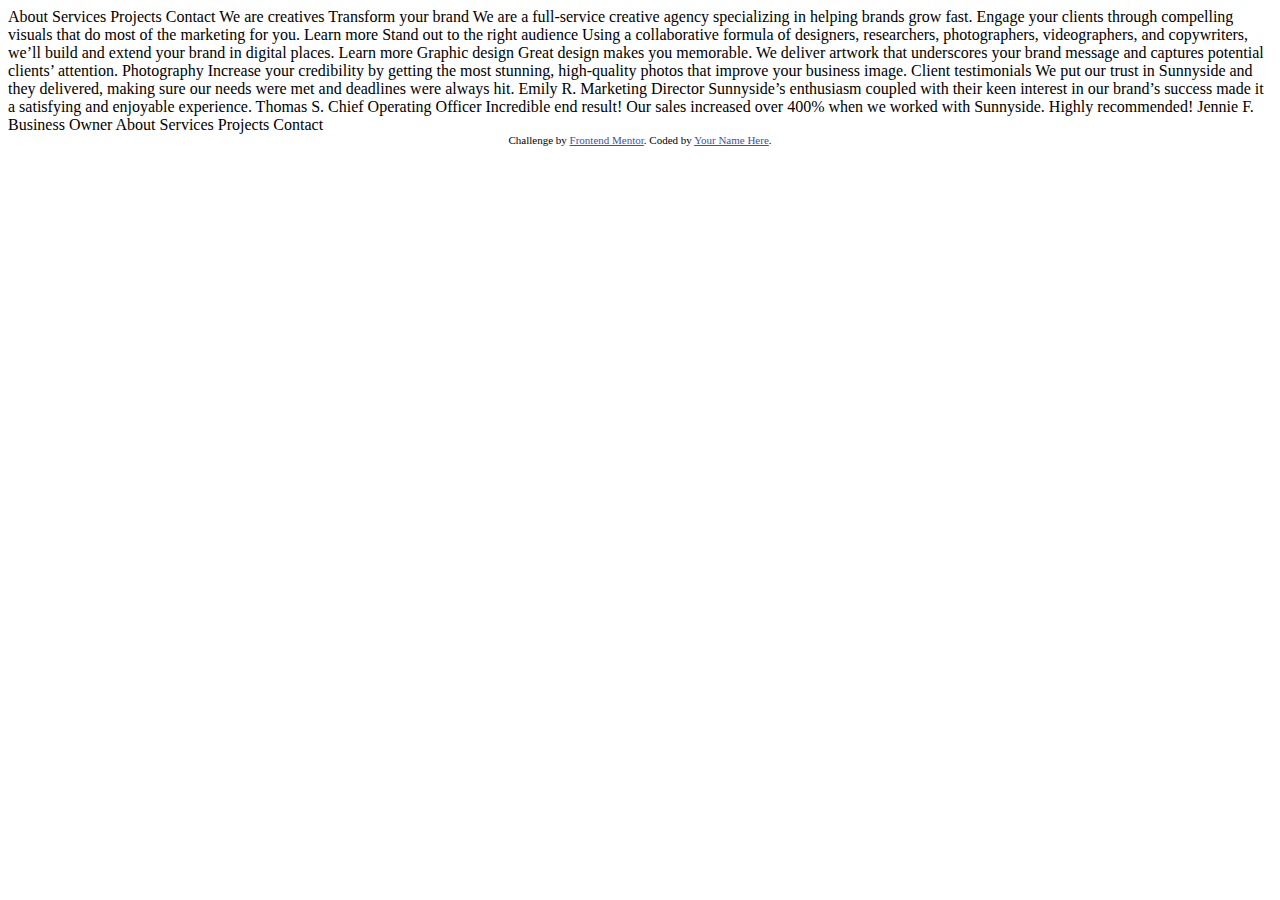
==== index.html @ 3f98879a "my project" ====
<!DOCTYPE html>
<html lang="en">
<head>
  <meta charset="UTF-8">
  <meta name="viewport" content="width=device-width, initial-scale=1.0"> <!-- displays site properly based on user's device -->

  <link rel="icon" type="image/png" sizes="32x32" href="./images/favicon-32x32.png">
  
  <title>Frontend Mentor | Sunnyside agency landing page</title>

  <!-- Feel free to remove these styles or customise in your own stylesheet 👍 -->
  <style>
    .attribution { font-size: 11px; text-align: center; }
    .attribution a { color: hsl(228, 45%, 44%); }
  </style>
</head>
<body>
  About
  Services
  Projects
  Contact

  We are creatives

  Transform your brand

  We are a full-service creative agency specializing in helping brands grow fast. 
  Engage your clients through compelling visuals that do most of the marketing for you.

  Learn more

  Stand out to the right audience

  Using a collaborative formula of designers, researchers, photographers, videographers, and copywriters, we’ll build and extend your brand in digital places. 

  Learn more

  Graphic design
  Great design makes you memorable. We deliver artwork that underscores your brand message and captures potential clients’ attention.

  Photography
  Increase your credibility by getting the most stunning, high-quality photos that improve your business image.

  Client testimonials

  We put our trust in Sunnyside and they delivered, making sure our needs were met and deadlines were always hit.
  Emily R.
  Marketing Director

  Sunnyside’s enthusiasm coupled with their keen interest in our brand’s success made it a satisfying and enjoyable experience.
  Thomas S.
  Chief Operating Officer

  Incredible end result! Our sales increased over 400% when we worked with Sunnyside. Highly recommended!
  Jennie F.
  Business Owner

  About
  Services
  Projects
  Contact

  <div class="attribution">
    Challenge by <a href="https://www.frontendmentor.io?ref=challenge" target="_blank">Frontend Mentor</a>. 
    Coded by <a href="#">Your Name Here</a>.
  </div>
</body>
</html>
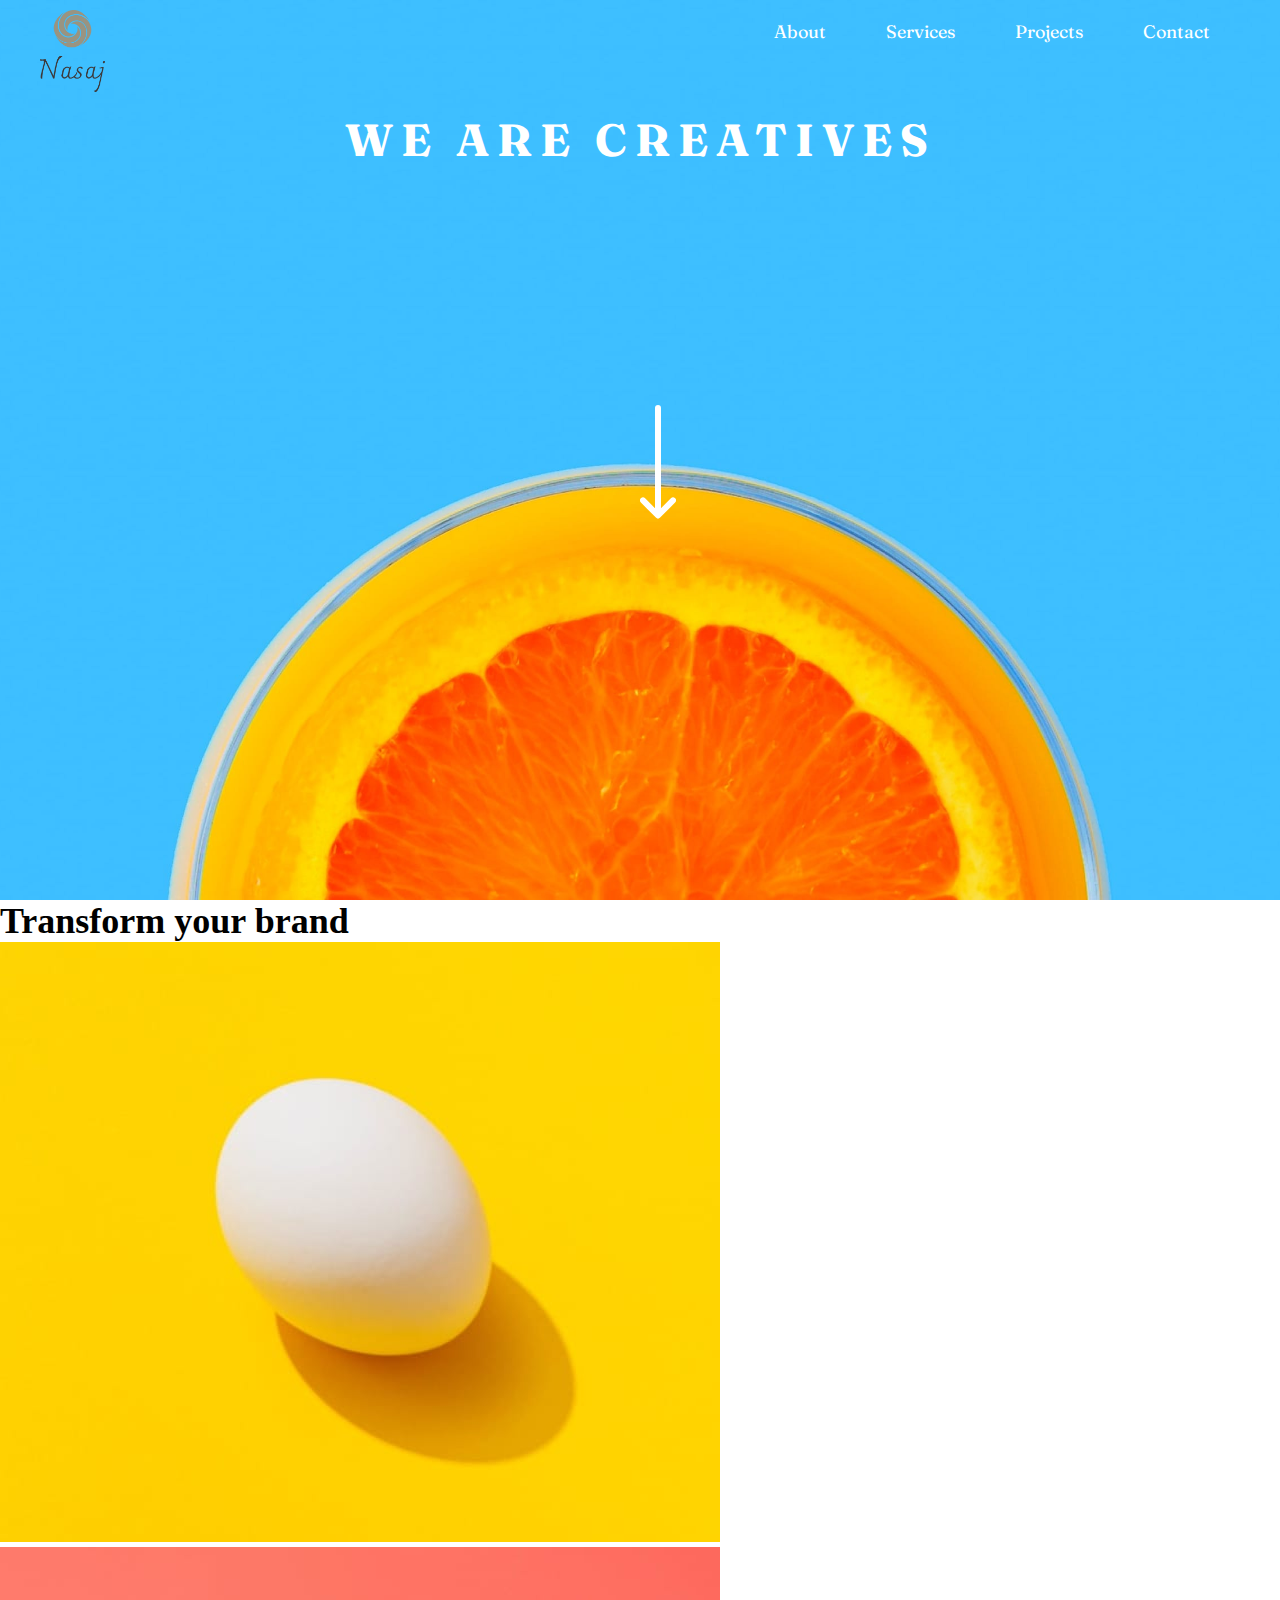
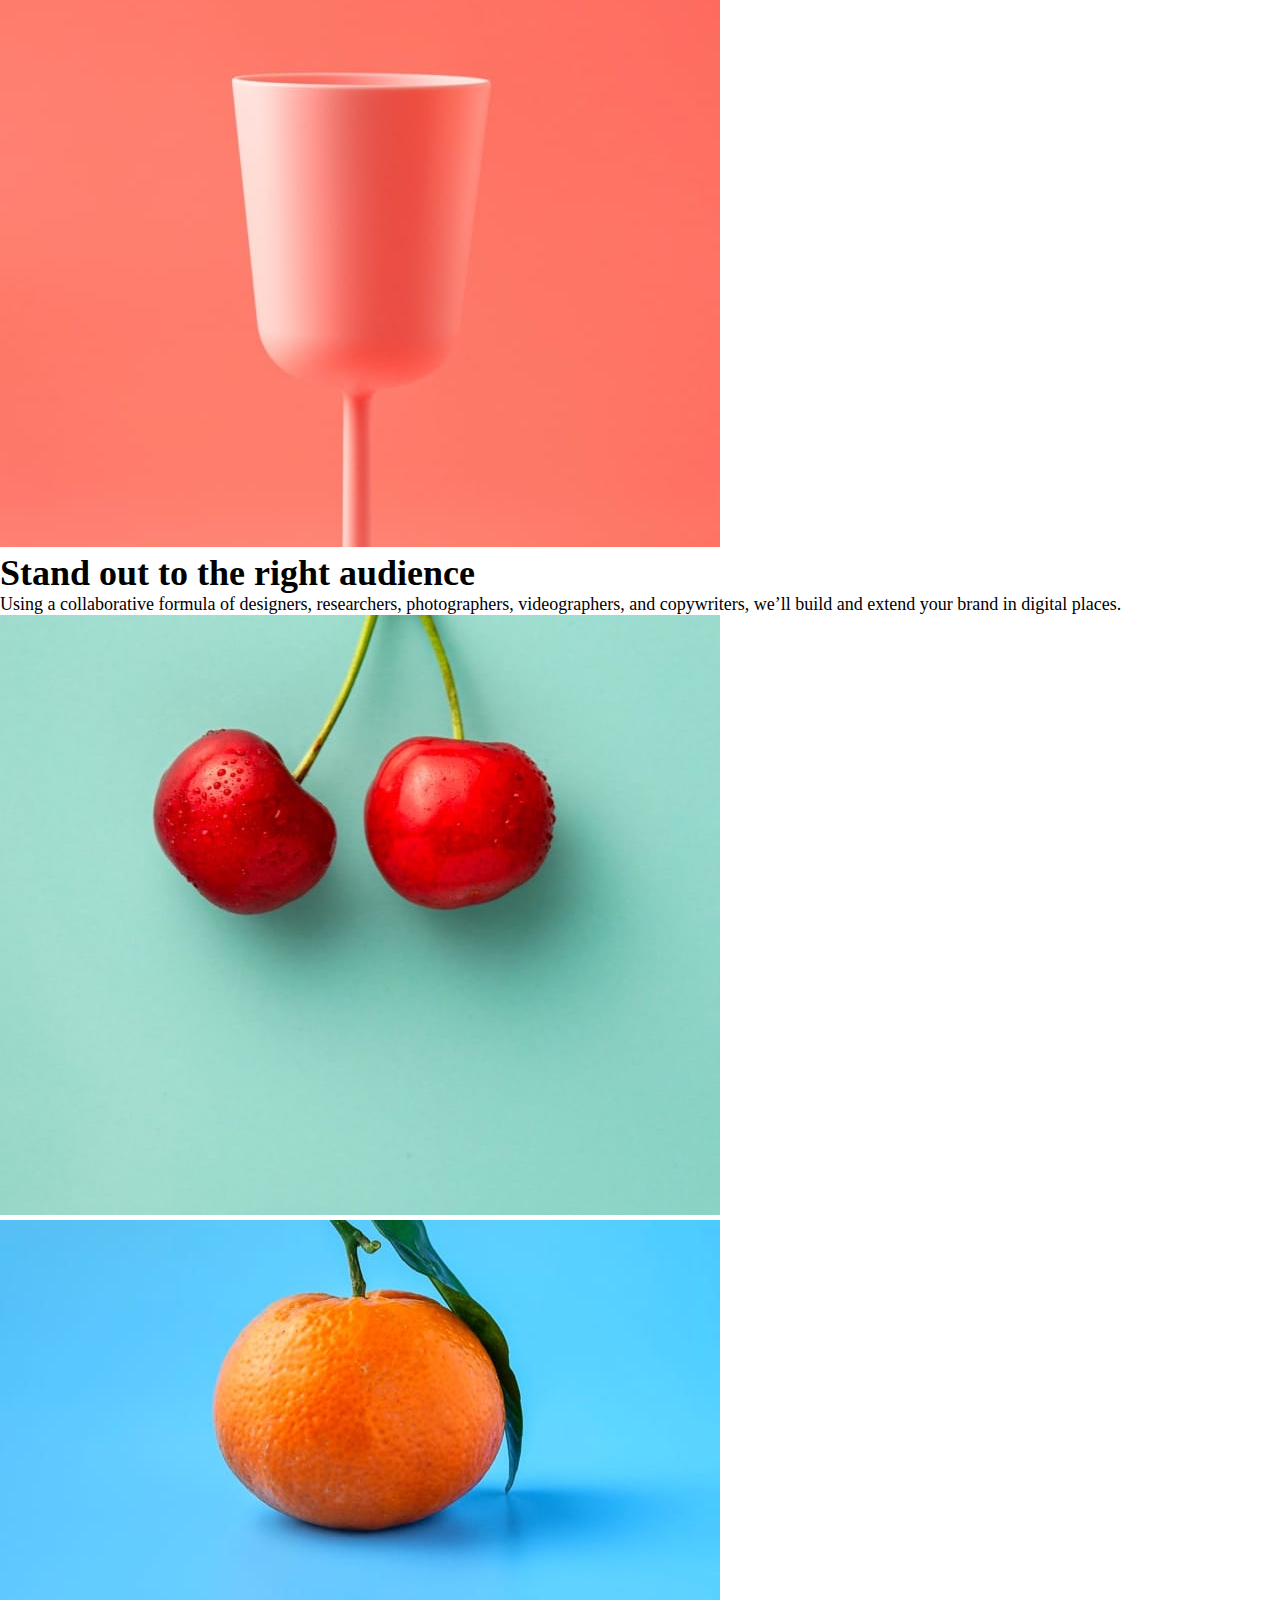
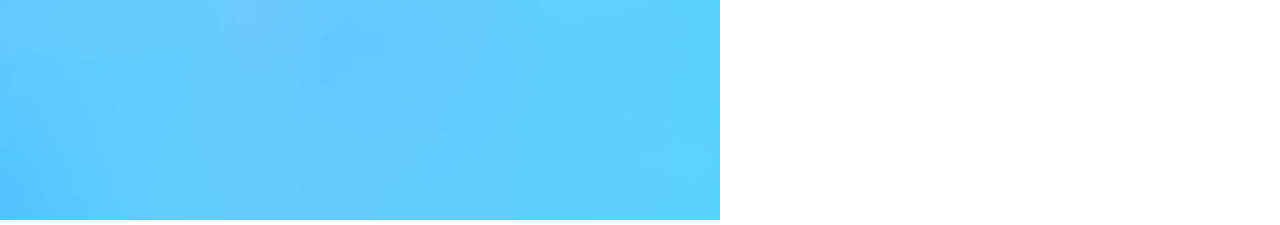
==== commit 3e1b440c: "code" ====
--- a/index.html
+++ b/index.html
@@ -7,7 +7,7 @@
   <link rel="icon" type="image/png" sizes="32x32" href="./images/favicon-32x32.png">
   
   <title>Frontend Mentor | Sunnyside agency landing page</title>
-
+  <link rel="stylesheet" href="styles.css">
   <!-- Feel free to remove these styles or customise in your own stylesheet 👍 -->
   <style>
     .attribution { font-size: 11px; text-align: center; }
@@ -15,7 +15,45 @@
   </style>
 </head>
 <body>
-  About
+  <header>
+    <nav>
+      <img class="logo" src="./images/Logo.png" alt="logo">
+      <ul>
+        <li><a href="#">About</a></li>
+        <li><a href="#">Services</a></li>
+        <li><a href="#">Projects</a></li>
+        <li><a href="#">Contact</a></li>
+      </ul>
+    </nav>
+    <h1 class="header-title">We are creatives</h1>
+    <img class="arrow" src="./images/icon-arrow-down.svg" alt="arrow">
+  </header>
+
+  <main>
+    <section class="cards">
+      <div class="card-1">
+        <h1>Transform your brand</h1>
+
+      </div>
+      <div class="card-2">
+        <img src="./images/desktop/image-transform.jpg" alt="" srcset="">
+      </div>
+      <div class="card-3">
+        <img src="./images/desktop/image-stand-out.jpg" alt="" srcset="">
+      </div>
+      <div class="card-4">
+        <h1>Stand out to the right audience</h1>
+        <p>  Using a collaborative formula of designers, researchers, photographers, videographers, and copywriters, we’ll build and extend your brand in digital places. </p>
+      </div>
+      <div class="card-5">
+        <img src="./images/desktop/image-graphic-design.jpg" alt="" srcset="">
+      </div>
+      <div class="card-6">
+        <img src="./images/desktop/image-photography.jpg" alt="" srcset="">
+      </div>
+    </section>
+  </main>
+  <!-- About
   Services
   Projects
   Contact
@@ -58,11 +96,11 @@
   About
   Services
   Projects
-  Contact
+  Contact -->
 
-  <div class="attribution">
+  <!-- <div class="attribution">
     Challenge by <a href="https://www.frontendmentor.io?ref=challenge" target="_blank">Frontend Mentor</a>. 
     Coded by <a href="#">Your Name Here</a>.
-  </div>
+  </div> -->
 </body>
 </html>--- a/styles.css
+++ b/styles.css
@@ -0,0 +1,100 @@
+@import url('https://fonts.googleapis.com/css2?family=Barlow:wght@600&display=swap');
+
+@import url('https://fonts.googleapis.com/css2?family=Barlow:wght@600&family=Fraunces:opsz,wght@9..144,400;9..144,900&display=swap');
+
+
+* {
+    margin: 0;
+    padding: 0;
+}
+
+body {
+    width: 100%;
+    font-size: 18px;
+
+}
+
+header {
+    background-image: url(./images/desktop/image-header.jpg);
+    background-position: center;
+    background-size: cover;
+    width: 100%;
+    height: 100vh;
+}
+
+nav {
+    display: flex;
+    justify-content: space-between;
+    padding: 10px 40px;
+}
+
+ul ,li {
+    display: flex;
+    
+}
+
+.logo {
+    width: 65px;
+}
+
+a {
+    padding:10px 30px;
+    text-decoration: none;
+    color: hsl(0, 0%, 100%);
+    font-family: 'Fraunces', serif;
+    font-weight: 400;
+    margin: 0;
+    height: 20px;
+}
+
+a:hover {
+    background-color: hsl(209, 66%, 65%);
+    border-radius: 25px;
+    text-transform: uppercase;
+    transition: ease-in-out 0.5s;
+}
+a:focus {
+    background-color: hsl(0, 0%, 100%);
+    border-radius: 25px;
+    color: hsl(198, 62%, 26%);
+    text-transform: uppercase;
+}
+
+.header-title {
+    font-family: 'Fraunces', serif;
+    font-weight: 700;
+    font-size: 2.5em;
+    text-transform: uppercase;
+    color: hsl(0, 0%, 100%);
+    text-align: center;
+    letter-spacing: 8px;
+    margin-top: 10px;
+}
+
+.arrow {
+    position: absolute;
+    left: 50%;
+    top: 45%;
+}
+
+main {
+    width: 100%;
+    height: auto;
+}
+
+.cards {
+    
+    display: grid;
+    /* grid-template-columns: auto auto; */
+}
+
+
+
+
+
+
+
+
+
+
+
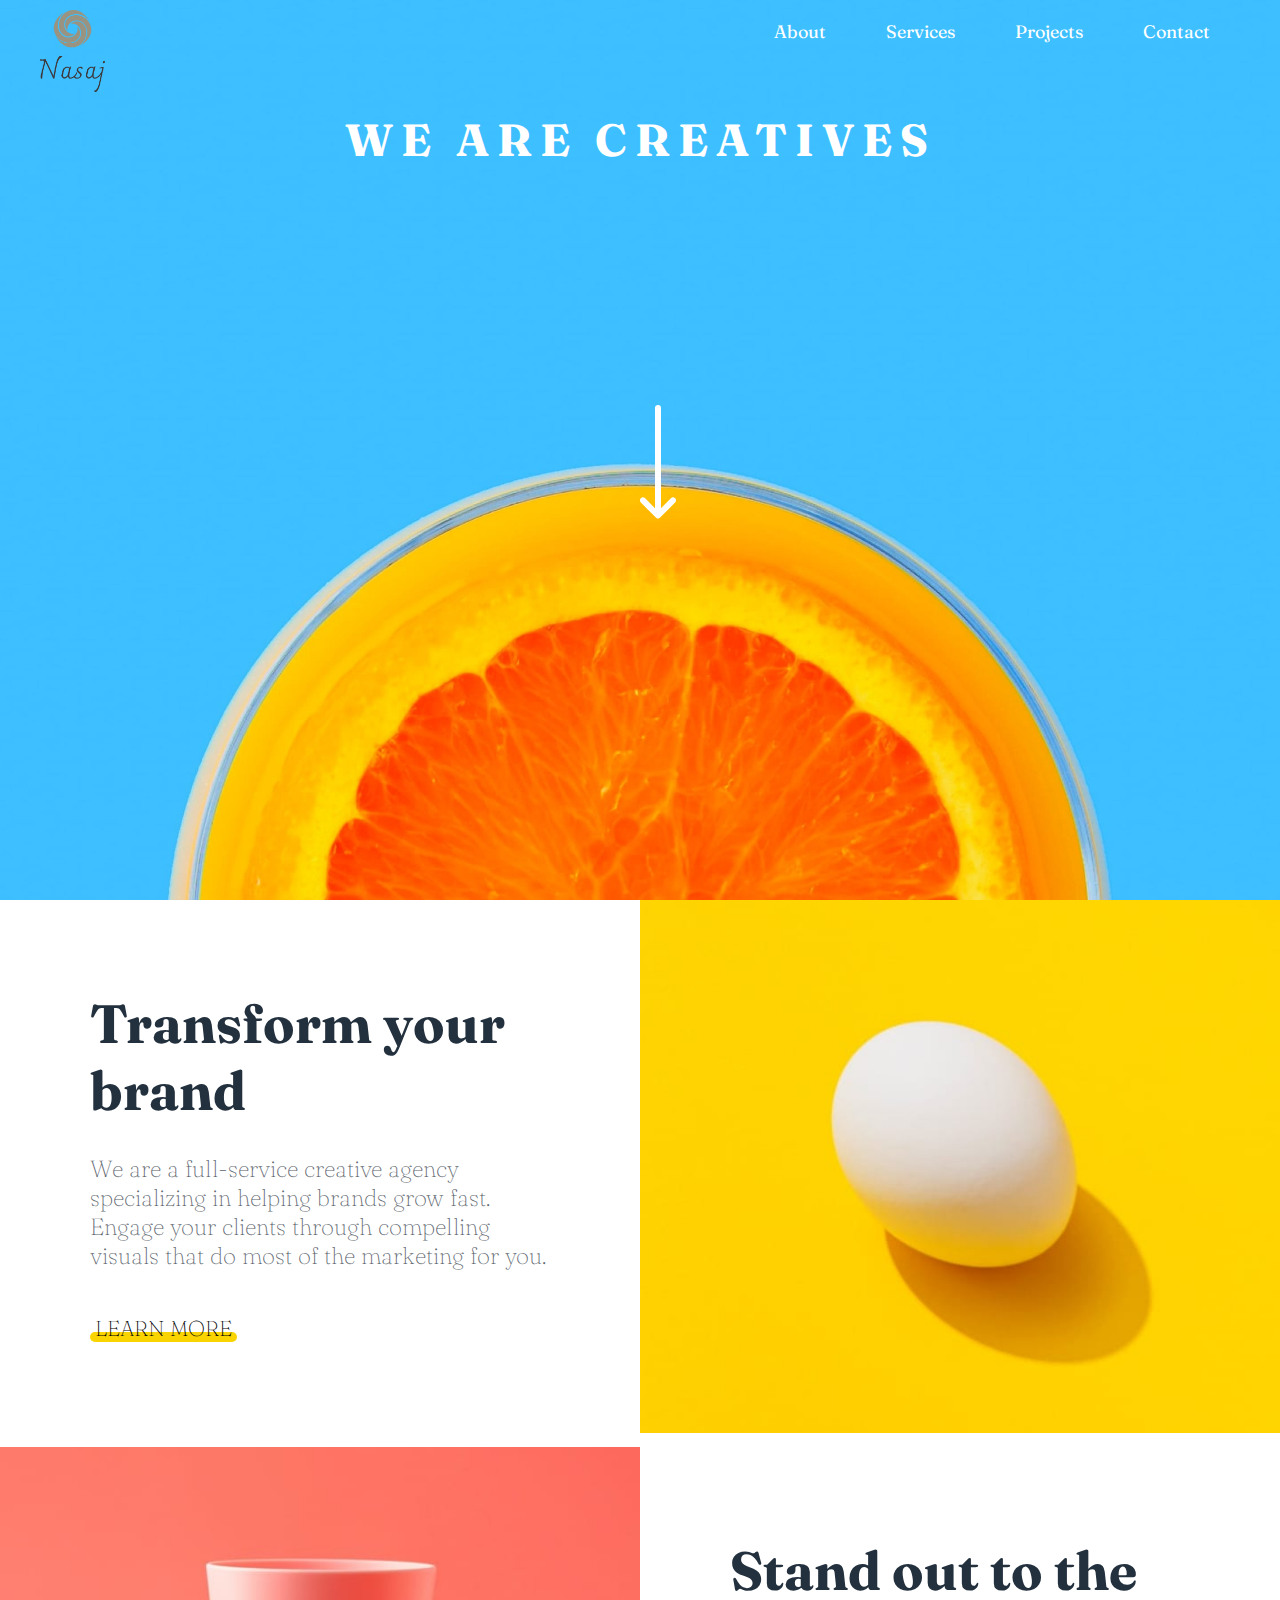
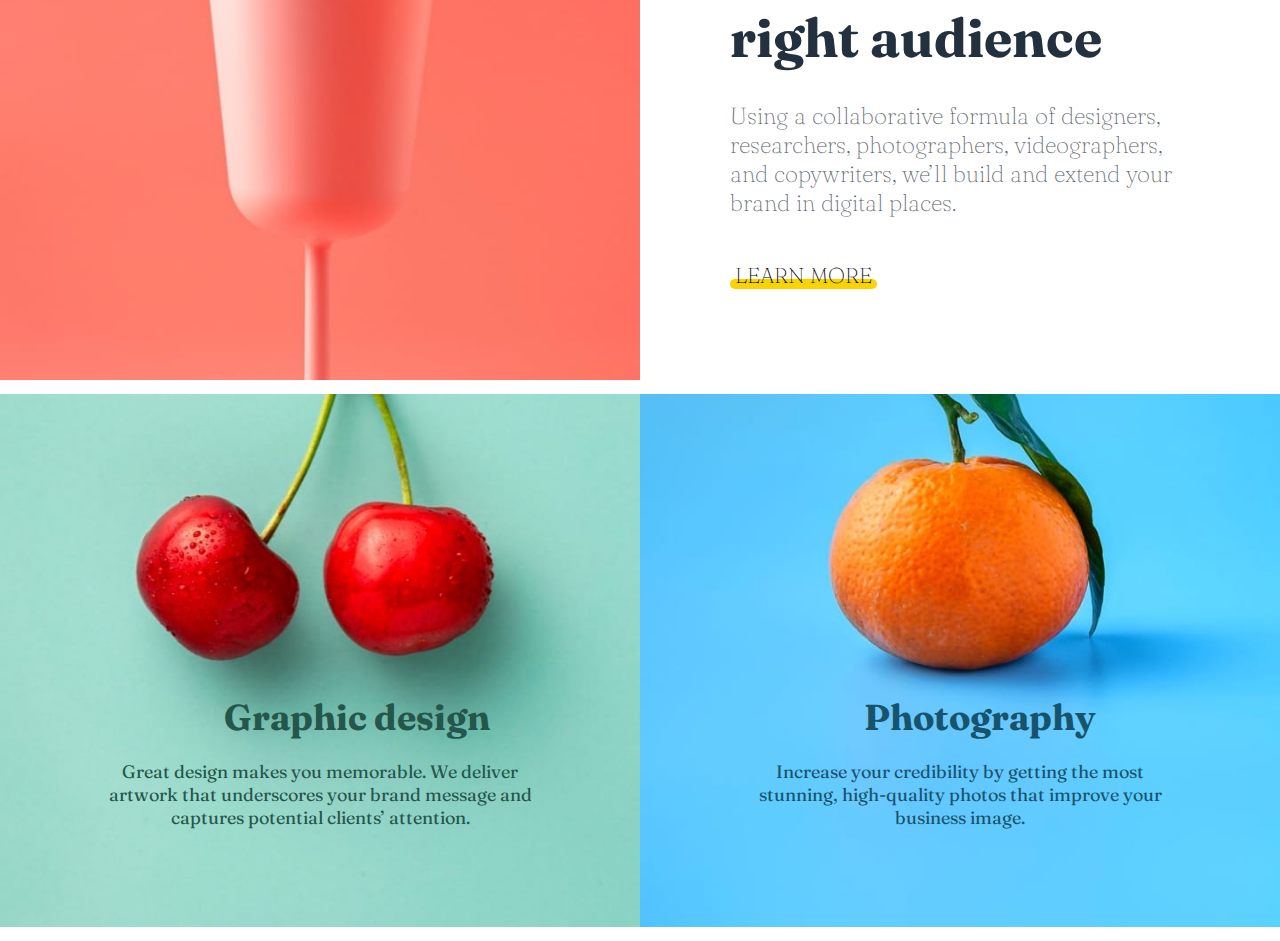
==== commit ef14c640: "update" ====
--- a/index.html
+++ b/index.html
@@ -19,10 +19,10 @@
     <nav>
       <img class="logo" src="./images/Logo.png" alt="logo">
       <ul>
-        <li><a href="#">About</a></li>
-        <li><a href="#">Services</a></li>
-        <li><a href="#">Projects</a></li>
-        <li><a href="#">Contact</a></li>
+        <li><a class="item" href="#">About</a></li>
+        <li><a class="item" href="#">Services</a></li>
+        <li><a class="item" href="#">Projects</a></li>
+        <li><a class="item" href="#">Contact</a></li>
       </ul>
     </nav>
     <h1 class="header-title">We are creatives</h1>
@@ -32,24 +32,33 @@
   <main>
     <section class="cards">
       <div class="card-1">
-        <h1>Transform your brand</h1>
-
+          <h1 class="box-title">Transform your brand</h1>
+          <p class="box-p">
+            We are a full-service creative agency specializing in helping brands grow fast. 
+            Engage your clients through compelling visuals that do most of the marketing for you.
+          </p>
+          <button class="btn">learn more</button>
       </div>
       <div class="card-2">
-        <img src="./images/desktop/image-transform.jpg" alt="" srcset="">
+        <img class="card-img" src="./images/desktop/image-transform.jpg" alt="" srcset="">
       </div>
       <div class="card-3">
-        <img src="./images/desktop/image-stand-out.jpg" alt="" srcset="">
+        <img class="card-img" src="./images/desktop/image-stand-out.jpg" alt="" srcset="">
       </div>
-      <div class="card-4">
-        <h1>Stand out to the right audience</h1>
-        <p>  Using a collaborative formula of designers, researchers, photographers, videographers, and copywriters, we’ll build and extend your brand in digital places. </p>
+      <div class="card-4 card-1">
+        <h1 class="box-title">Stand out to the right audience</h1>
+        <p class="box-p">  Using a collaborative formula of designers, researchers, photographers, videographers, and copywriters, we’ll build and extend your brand in digital places. </p>
+        <button class="btn">learn more</button>
       </div>
       <div class="card-5">
-        <img src="./images/desktop/image-graphic-design.jpg" alt="" srcset="">
+        <h1 class="card-title">Graphic design</h1>
+        <p class="card-text">Great design makes you memorable. We deliver artwork that underscores your brand message and captures potential clients’ attention.</p>
+        <img class="card-img" src="./images/desktop/image-graphic-design.jpg" alt="" srcset="">
       </div>
       <div class="card-6">
-        <img src="./images/desktop/image-photography.jpg" alt="" srcset="">
+        <h1 class="card-title">Photography</h1>
+        <p class="card-text">Increase your credibility by getting the most stunning, high-quality photos that improve your business image.</p>
+        <img class="card-img" src="./images/desktop/image-photography.jpg" alt="">
       </div>
     </section>
   </main>
--- a/styles.css
+++ b/styles.css
@@ -9,9 +9,9 @@
 }
 
 body {
-    width: 100%;
+    max-width: 1440px;
     font-size: 18px;
-
+    font-family: 'Fraunces', serif;
 }
 
 header {
@@ -37,7 +37,7 @@
     width: 65px;
 }
 
-a {
+.item {
     padding:10px 30px;
     text-decoration: none;
     color: hsl(0, 0%, 100%);
@@ -47,13 +47,13 @@
     height: 20px;
 }
 
-a:hover {
+.item:hover {
     background-color: hsl(209, 66%, 65%);
     border-radius: 25px;
     text-transform: uppercase;
     transition: ease-in-out 0.5s;
 }
-a:focus {
+.item:focus {
     background-color: hsl(0, 0%, 100%);
     border-radius: 25px;
     color: hsl(198, 62%, 26%);
@@ -77,24 +77,107 @@
     top: 45%;
 }
 
-main {
-    width: 100%;
-    height: auto;
+
+.cards {
+    max-width: 100%;
+    display: grid;
+    grid-template-columns: 1fr 1fr;
+    grid-template-rows: repeat(3, 1fr);
+    overflow: hidden;
 }
 
-.cards {
+
+.card-img{
+    width: 100%;
+}
+
+.card-1{
+    position: relative;
+    padding: 90px;
     
-    display: grid;
-    /* grid-template-columns: auto auto; */
+}
+
+.box-title {
+    font-family: 'Fraunces', serif;
+    font-weight: 700;
+    font-size: 3em;
+    margin-bottom: 30px;
+    color: hsl(212, 27%, 19%);
+    
+}
+
+.box-p{
+    font-family: 'Fraunces', serif;
+    font-weight: 100;
+    font-size: 1.3em;
+    margin-bottom: 30px;
+    color: hsl(213, 9%, 39%);
+    overflow: hidden;
+}
+
+.btn {
+    display: inline-block;
+    position: relative;
+    background-color: transparent;
+    border: none;
+    color: #000;
+    font-size: 1.2em;
+    padding: 15px 5px;
+    text-align: center;
+    text-transform: uppercase;
+    font-family: 'Fraunces', serif;
+    font-weight: 100;
+  }
+  
+.btn::after {
+    content: "";
+    position: absolute;
+    bottom: 15px;
+    left: 0;
+    right: 0;
+    height: 10px;
+    background-color: hsl(51, 100%, 49%);
+    border-radius: 25px;
+    z-index: -1;
+    cursor: pointer;
+  }
+
+.btn:hover {
+    
+}
+
+
+.card-5 {
+    position: relative;
+}
+
+.card-6 {
+    position: relative;
 }
 
 
 
+.card-title {
+    position: absolute;
+    top: 55%;
+    left: 35%;
+    color: hsl(198, 62%, 26%);
+}
+
+.card-text {
+    position: absolute;
+    top: 65%;
+    color: hsl(198, 62%, 26%);
+    text-align: center;
+    padding: 10px 100px;
+}
+
+.card-5  p ,.card-5 h1 {
+    color: hsl(167, 40%, 24%);
+}
+
+/* commends */
 
 
 
 
-
-
-
-
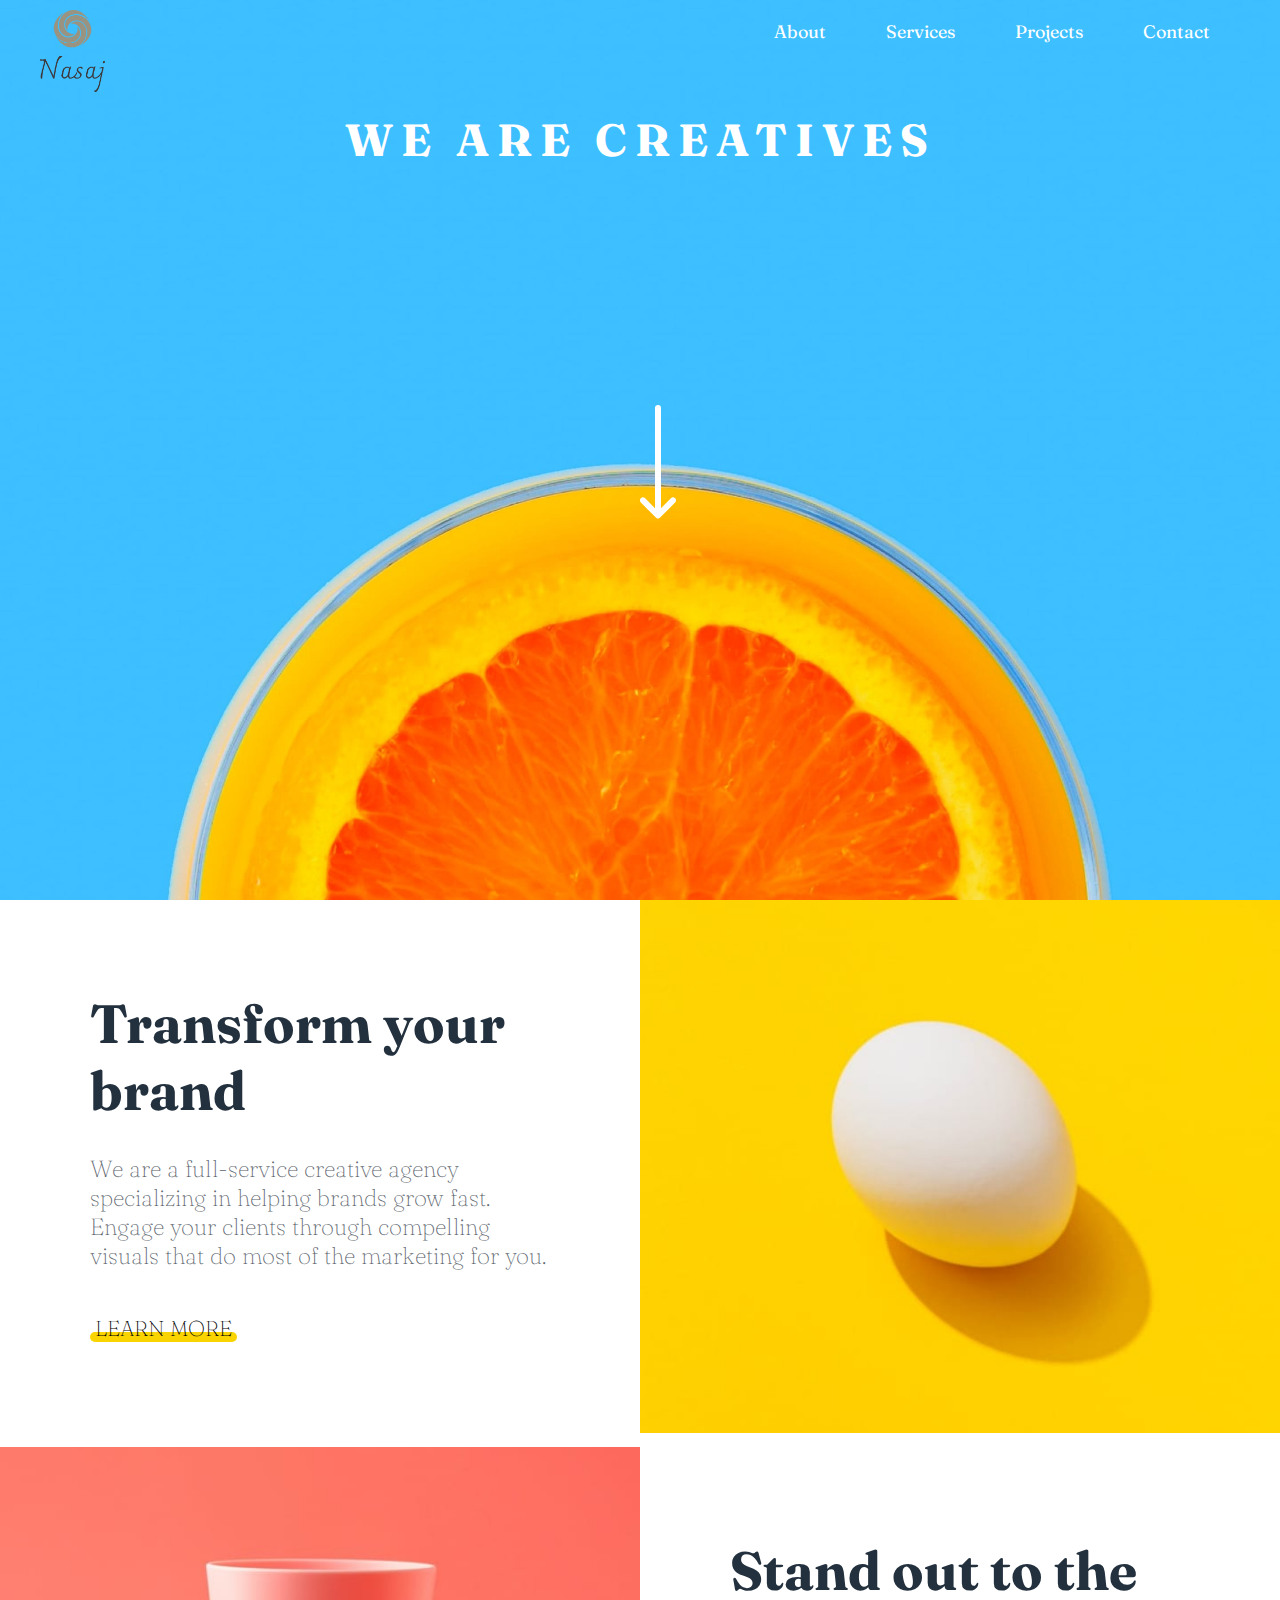
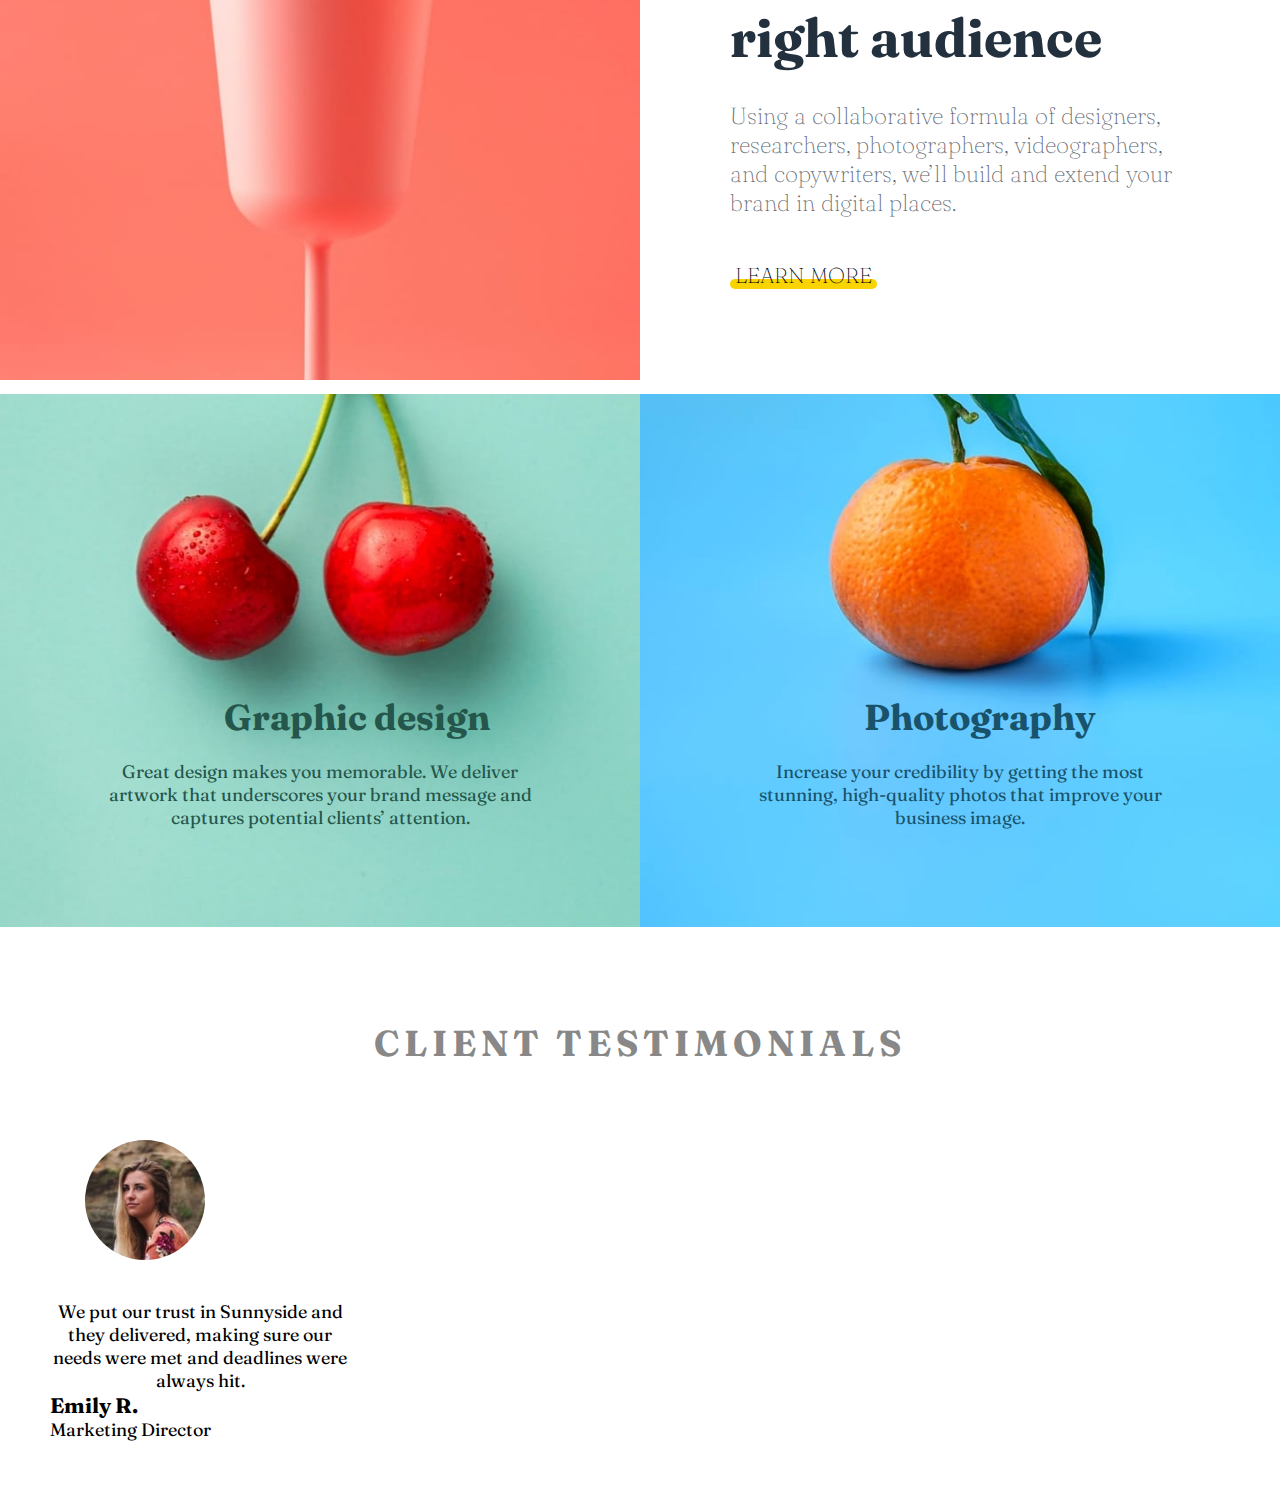
==== commit 13d31a8a: "update03" ====
--- a/index.html
+++ b/index.html
@@ -61,6 +61,15 @@
         <img class="card-img" src="./images/desktop/image-photography.jpg" alt="">
       </div>
     </section>
+    <section class="review">
+      <h1 class="review-title">Client testimonials</h1>
+      <div class="rev-card">
+        <img class="rev-img" src="./images/image-emily.jpg" alt="">
+        <p class="rev-text">We put our trust in Sunnyside and they delivered, making sure our needs were met and deadlines were always hit.</p>
+        <h3 class="rev-name">Emily R.</h3>
+        <span class="rev-span">Marketing Director</span>
+      </div>
+    </section>
   </main>
   <!-- About
   Services
--- a/styles.css
+++ b/styles.css
@@ -176,8 +176,41 @@
     color: hsl(167, 40%, 24%);
 }
 
-/* commends */
-
-
-
-
+/* review */
+
+.review {
+    padding: 50px;
+}
+
+.review-title {
+    text-align: center;
+    color: #888;
+    letter-spacing: 5px;
+    text-transform: uppercase;
+    margin-top: 30px;
+}
+
+.rev-card {
+    width: 300px;
+    margin-top: 40px;
+}
+
+.rev-img {
+    width: 120px;
+    border-radius: 50%;
+    padding: 35px;
+    text-align: center;
+}
+
+.rev-text {
+    
+    text-align: center;
+}
+
+.rev-name {
+
+}
+
+.rev-span {
+
+}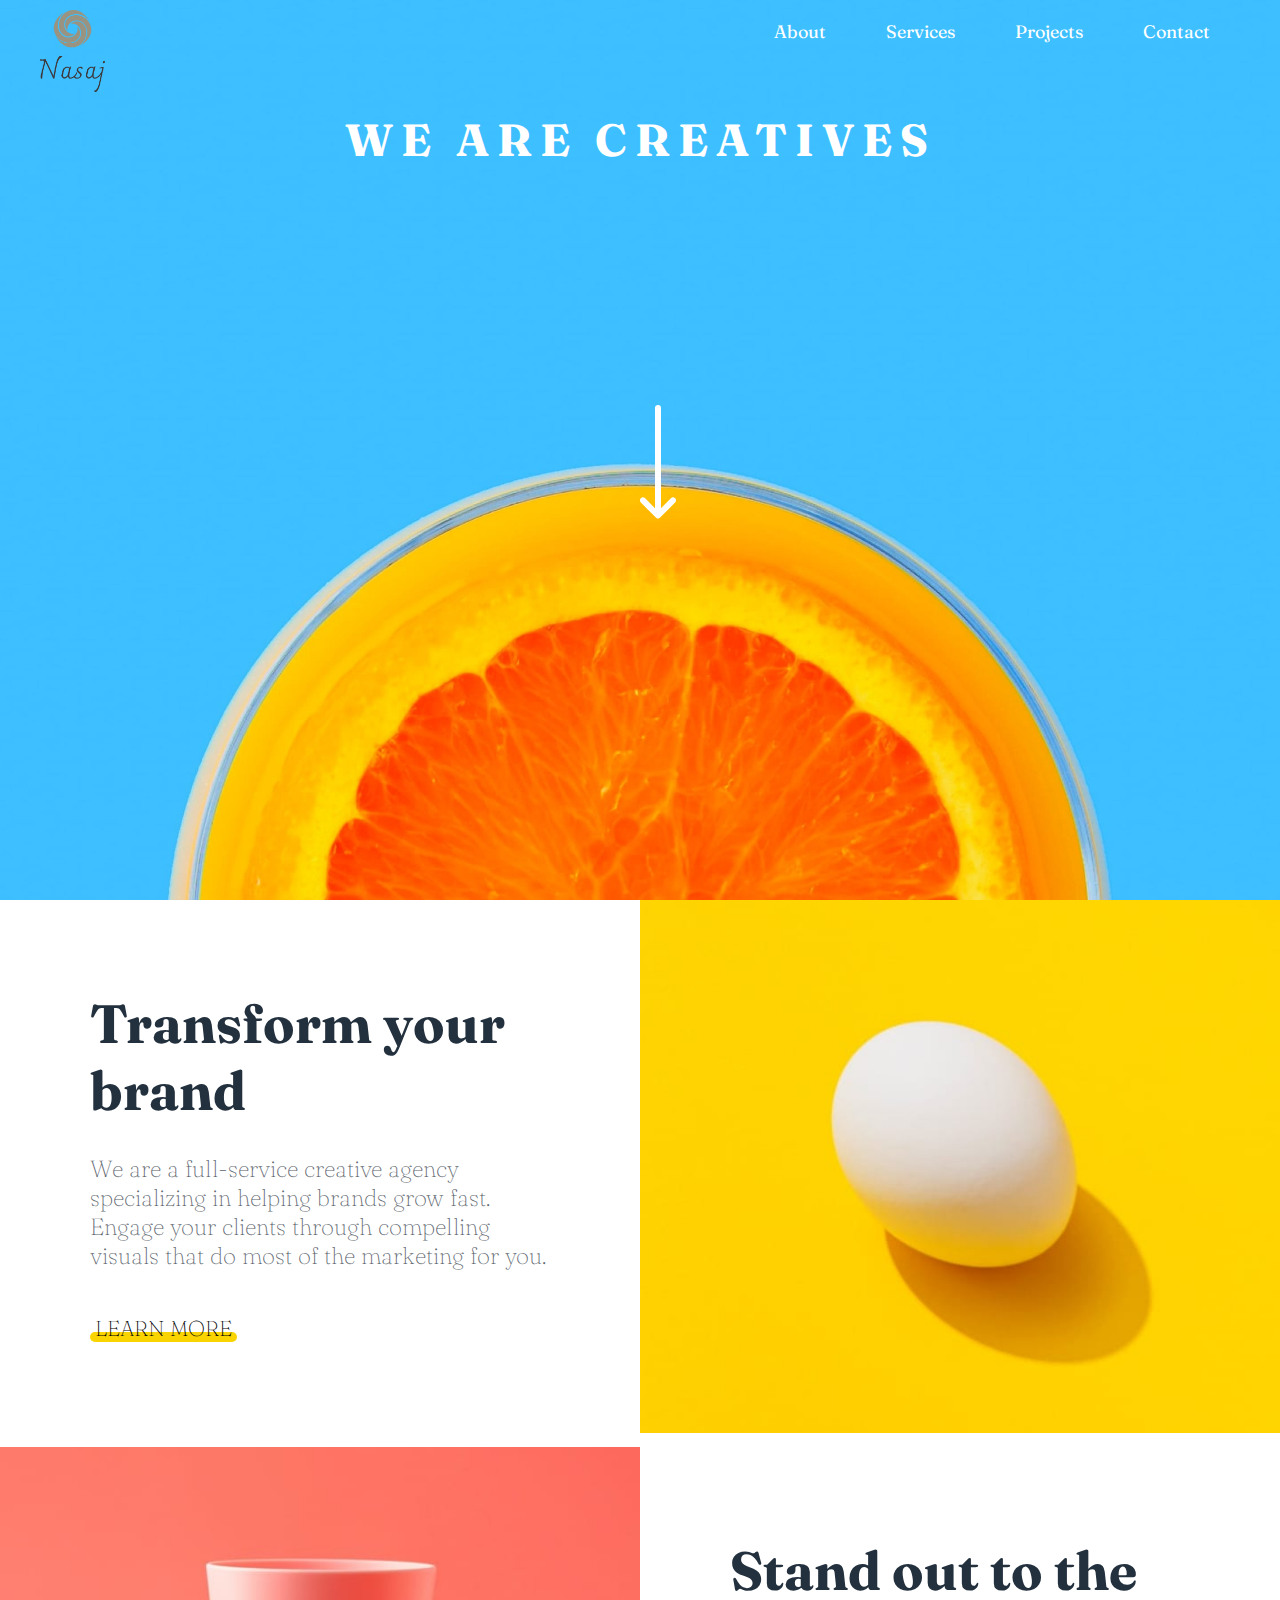
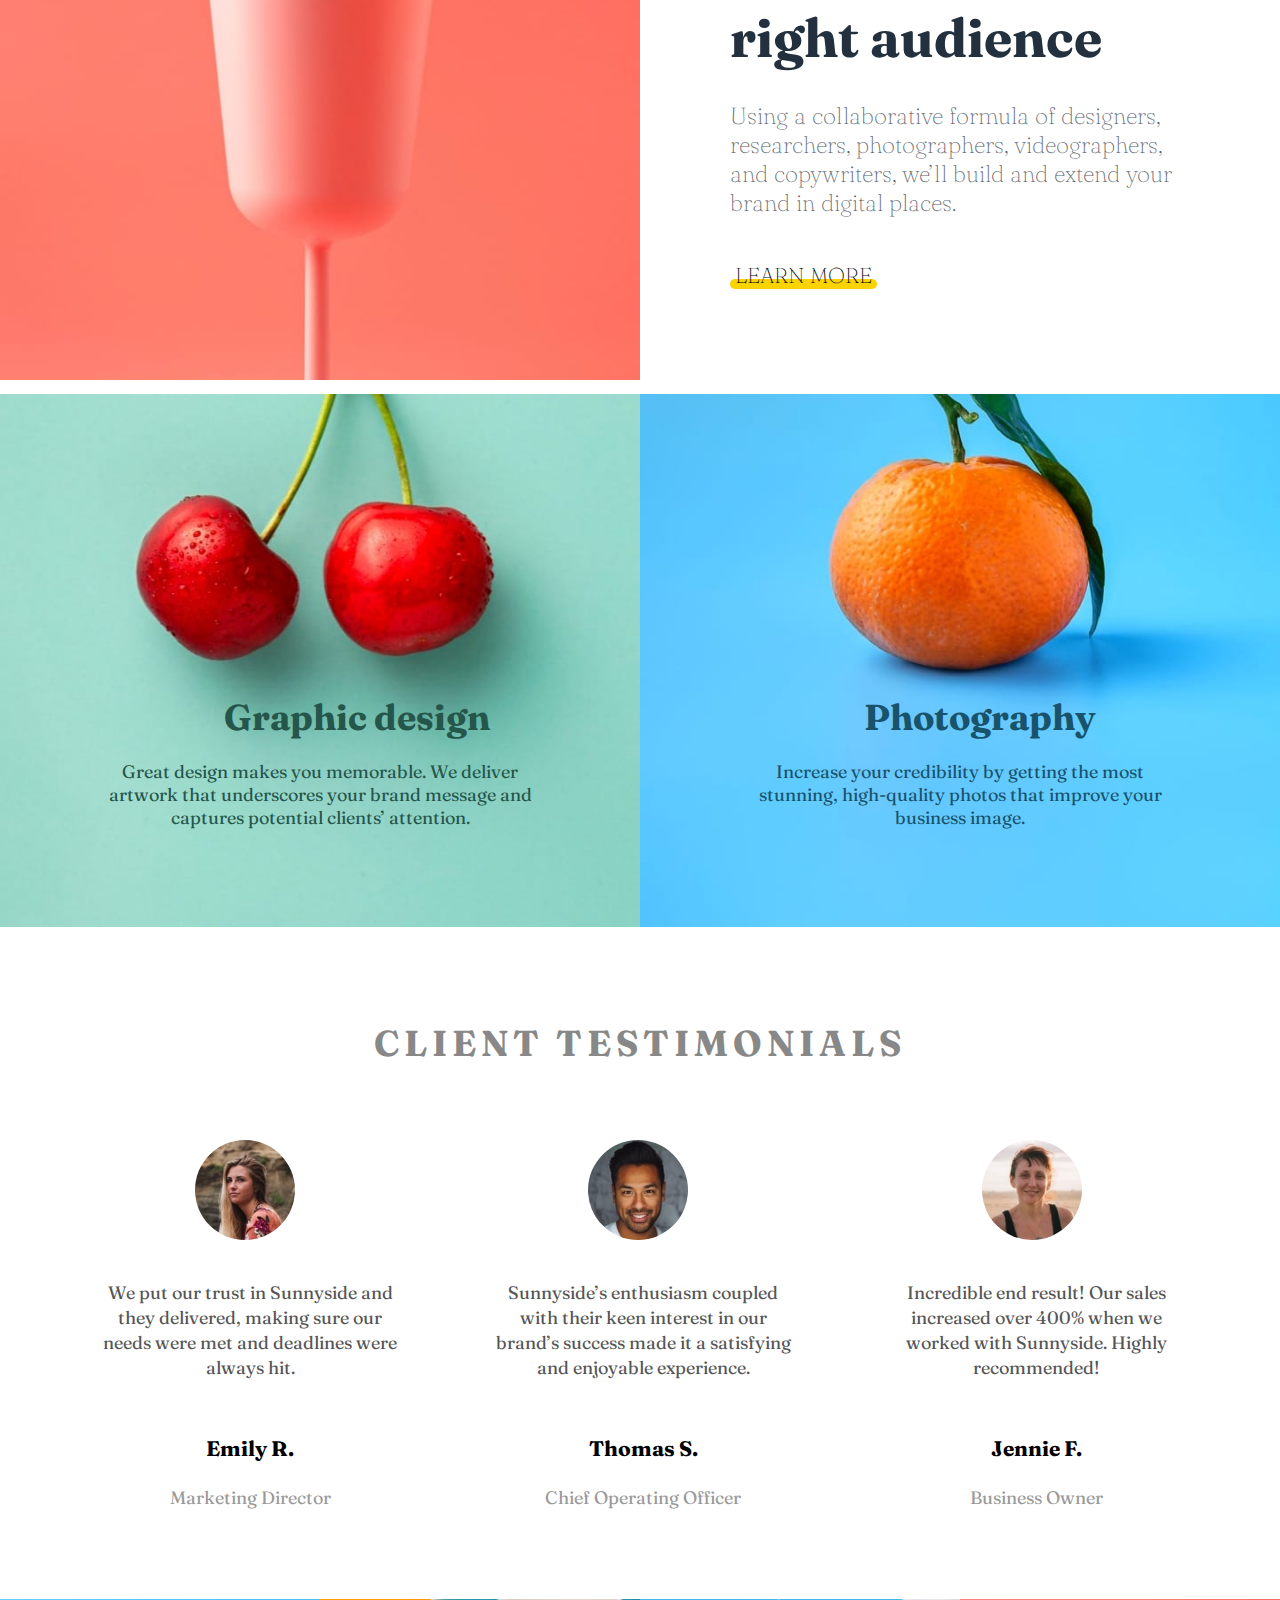
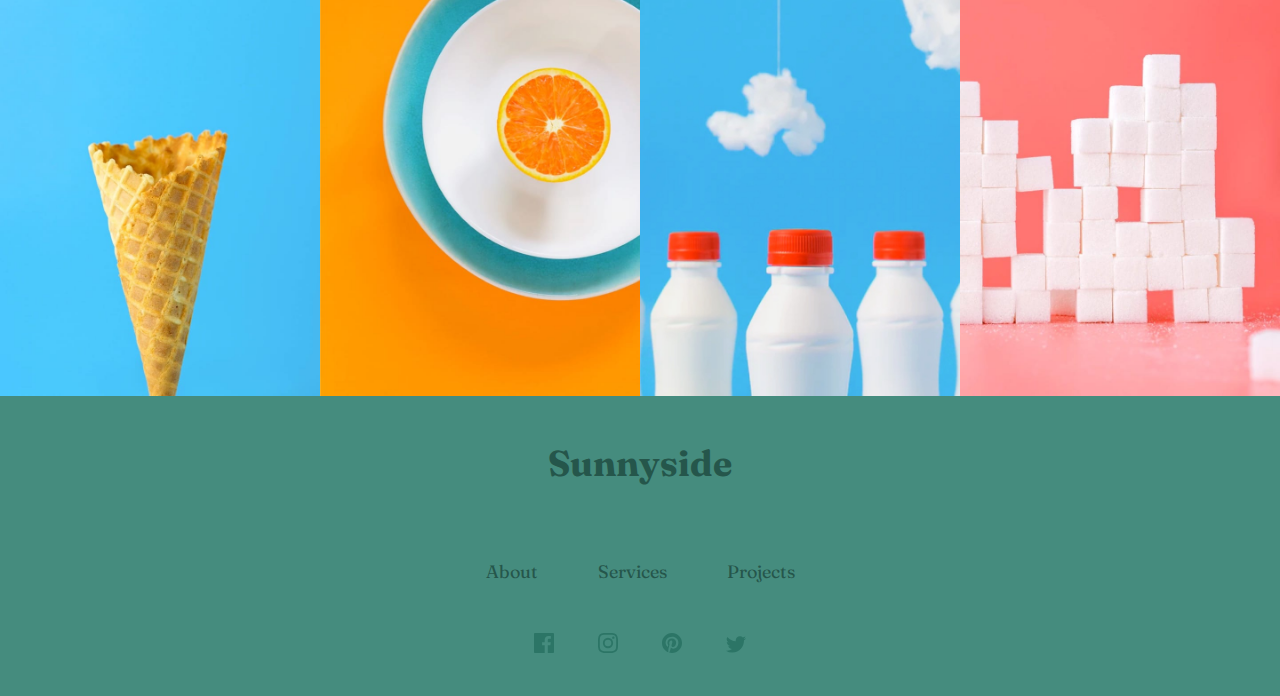
==== commit 43204ea8: "update04" ====
--- a/index.html
+++ b/index.html
@@ -63,54 +63,50 @@
     </section>
     <section class="review">
       <h1 class="review-title">Client testimonials</h1>
-      <div class="rev-card">
-        <img class="rev-img" src="./images/image-emily.jpg" alt="">
-        <p class="rev-text">We put our trust in Sunnyside and they delivered, making sure our needs were met and deadlines were always hit.</p>
-        <h3 class="rev-name">Emily R.</h3>
-        <span class="rev-span">Marketing Director</span>
+      <div class="rev-cards">
+        <div class="rev-card">
+          <img class="rev-img" src="./images/image-emily.jpg" alt="">
+          <p class="rev-text">We put our trust in Sunnyside and they delivered, making sure our needs were met and deadlines were always hit.</p>
+          <h3 class="rev-name">Emily R.</h3>
+          <p class="rev-span">Marketing Director</p>
+        </div>
+        <div class="rev-card">
+          <img class="rev-img" src="./images/image-thomas.jpg" alt="">
+          <p class="rev-text">Sunnyside’s enthusiasm coupled with their keen interest in our brand’s success made it a satisfying and enjoyable experience.</p>
+          <h3 class="rev-name">Thomas S.</h3>
+          <p class="rev-span">Chief Operating Officer</p>
+        </div>
+        <div class="rev-card">
+          <img class="rev-img" src="./images/image-jennie.jpg" alt="">
+          <p class="rev-text">Incredible end result! Our sales increased over 400% when we worked with Sunnyside. Highly recommended!</p>
+          <h3 class="rev-name">Jennie F.</h3>
+          <p class="rev-span">Business Owner</p>
+        </div>
       </div>
     </section>
+    <section class="cards-pic">
+      <img src="./images/desktop/image-gallery-cone.jpg" alt="" class="pic">
+      <img src="./images/desktop/image-gallery-orange.jpg" alt="" class="pic">
+      <img src="./images/desktop/image-gallery-milkbottles.jpg" class="pic">
+      <img src="./images/desktop/image-gallery-sugarcubes.jpg" alt="" class="pic">
+    </section>
   </main>
+  <footer>
+    <h1 class="fot-title">Sunnyside</h1>
+    <ul>
+      <li><a class="fot-item" href="#">About</a></li>
+      <li><a class="fot-item" href="#">Services</a></li>
+      <li><a class="fot-item" href="#">Projects</a></li>
+    </ul>
+    <div class="fot-pic">
+      <img src="./images/icon-facebook.svg" alt="" class="fot-logo">
+      <img src="./images/icon-instagram.svg" alt="" class="fot-logo">
+      <img src="./images/icon-pinterest.svg" alt="" class="fot-logo">
+      <img src="./images/icon-twitter.svg" alt="" class="fot-logo">
+    </div>
+  </footer>
   <!-- About
-  Services
-  Projects
-  Contact
-
-  We are creatives
-
-  Transform your brand
-
-  We are a full-service creative agency specializing in helping brands grow fast. 
-  Engage your clients through compelling visuals that do most of the marketing for you.
-
-  Learn more
-
-  Stand out to the right audience
-
-  Using a collaborative formula of designers, researchers, photographers, videographers, and copywriters, we’ll build and extend your brand in digital places. 
-
-  Learn more
-
-  Graphic design
-  Great design makes you memorable. We deliver artwork that underscores your brand message and captures potential clients’ attention.
-
-  Photography
-  Increase your credibility by getting the most stunning, high-quality photos that improve your business image.
-
-  Client testimonials
-
-  We put our trust in Sunnyside and they delivered, making sure our needs were met and deadlines were always hit.
-  Emily R.
-  Marketing Director
-
-  Sunnyside’s enthusiasm coupled with their keen interest in our brand’s success made it a satisfying and enjoyable experience.
-  Thomas S.
-  Chief Operating Officer
-
-  Incredible end result! Our sales increased over 400% when we worked with Sunnyside. Highly recommended!
-  Jennie F.
-  Business Owner
-
+  
   About
   Services
   Projects
--- a/styles.css
+++ b/styles.css
@@ -157,6 +157,8 @@
 
 
 
+
+
 .card-title {
     position: absolute;
     top: 55%;
@@ -196,21 +198,93 @@
 }
 
 .rev-img {
-    width: 120px;
+    width: 100px;
     border-radius: 50%;
     padding: 35px;
     text-align: center;
+    margin-left: 60px;
+    
+    
 }
 
 .rev-text {
-    
-    text-align: center;
+    color: #555;
+    text-align: center;
+    line-height: 25px;
 }
 
 .rev-name {
-
+    text-align: center;
+    margin-top: 30px;
+    padding: 25px;
 }
 
 .rev-span {
-
-}+    text-align: center;
+    color: #999;
+}
+
+.rev-cards{
+    width: 100%;
+    display: grid;
+    grid-template-columns: repeat(3, auto);
+    margin-left: 50px;
+}
+
+.cards-pic {
+    width: 100%;
+    display: grid;
+    grid-template-columns: repeat(4, 1fr);
+    margin-top: 40px;
+}
+
+.pic {
+    width: 100%;
+}
+
+footer{
+    background-color: hsl(168, 34%, 41%);
+    height: 300px;
+    display: flex;
+    flex-direction: column;
+    align-items: center;
+}
+
+.fot-title {
+    color: hsl(167, 40%, 24%);
+    padding: 45px;
+}
+
+.fot-item {
+    color: hsl(167, 40%, 24%);
+    text-decoration: none;
+    padding: 30px;
+}
+
+.fot-logo {
+    padding: 20px;
+}
+
+
+
+/* screen size */
+
+@media only screen and (max-width: 375px) {
+    .logo {
+        width: 40px;
+    }
+    .cards {
+        grid-template-columns: 1fr;
+        width: 100%;
+    }
+    .card-img {
+        width: 375px;
+    }
+    header {
+        max-width: 375px;
+        background-size: cover;
+    }
+    .card-1 {
+        width: 375px;
+    }
+}
